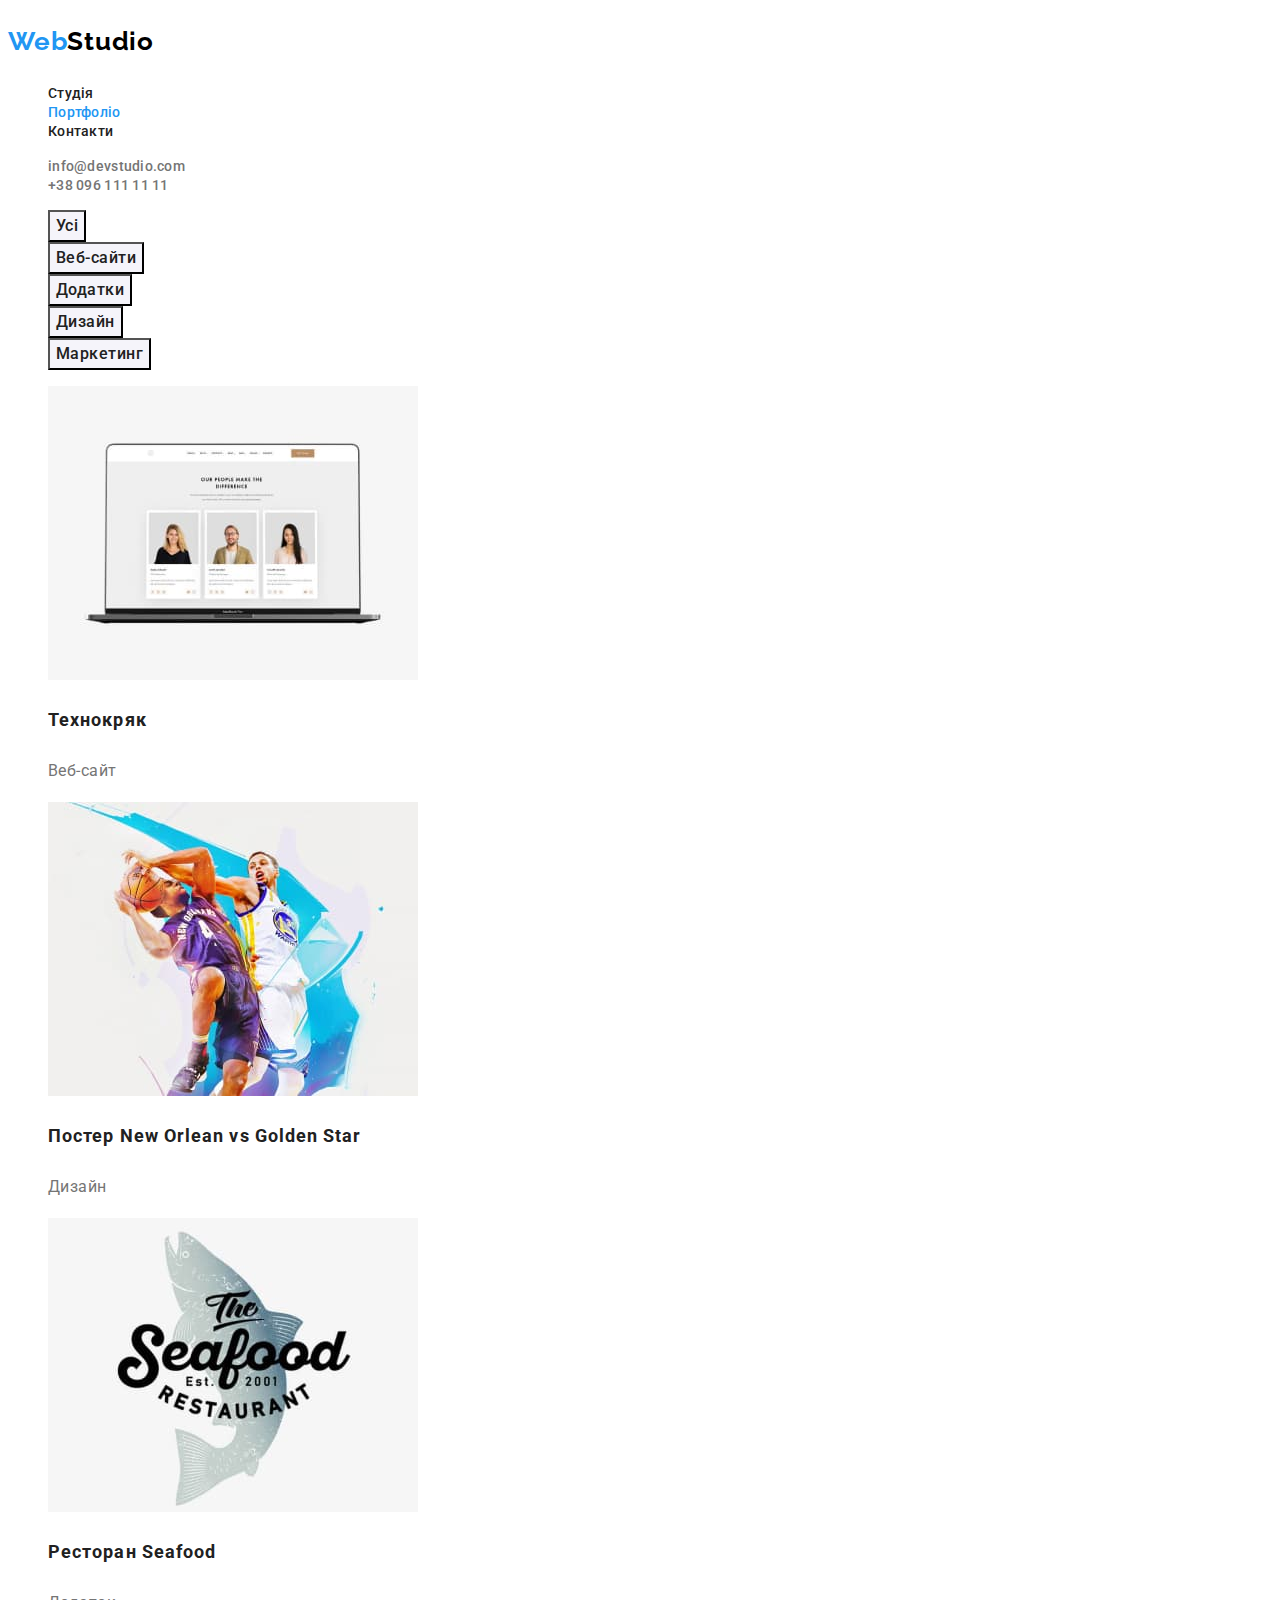
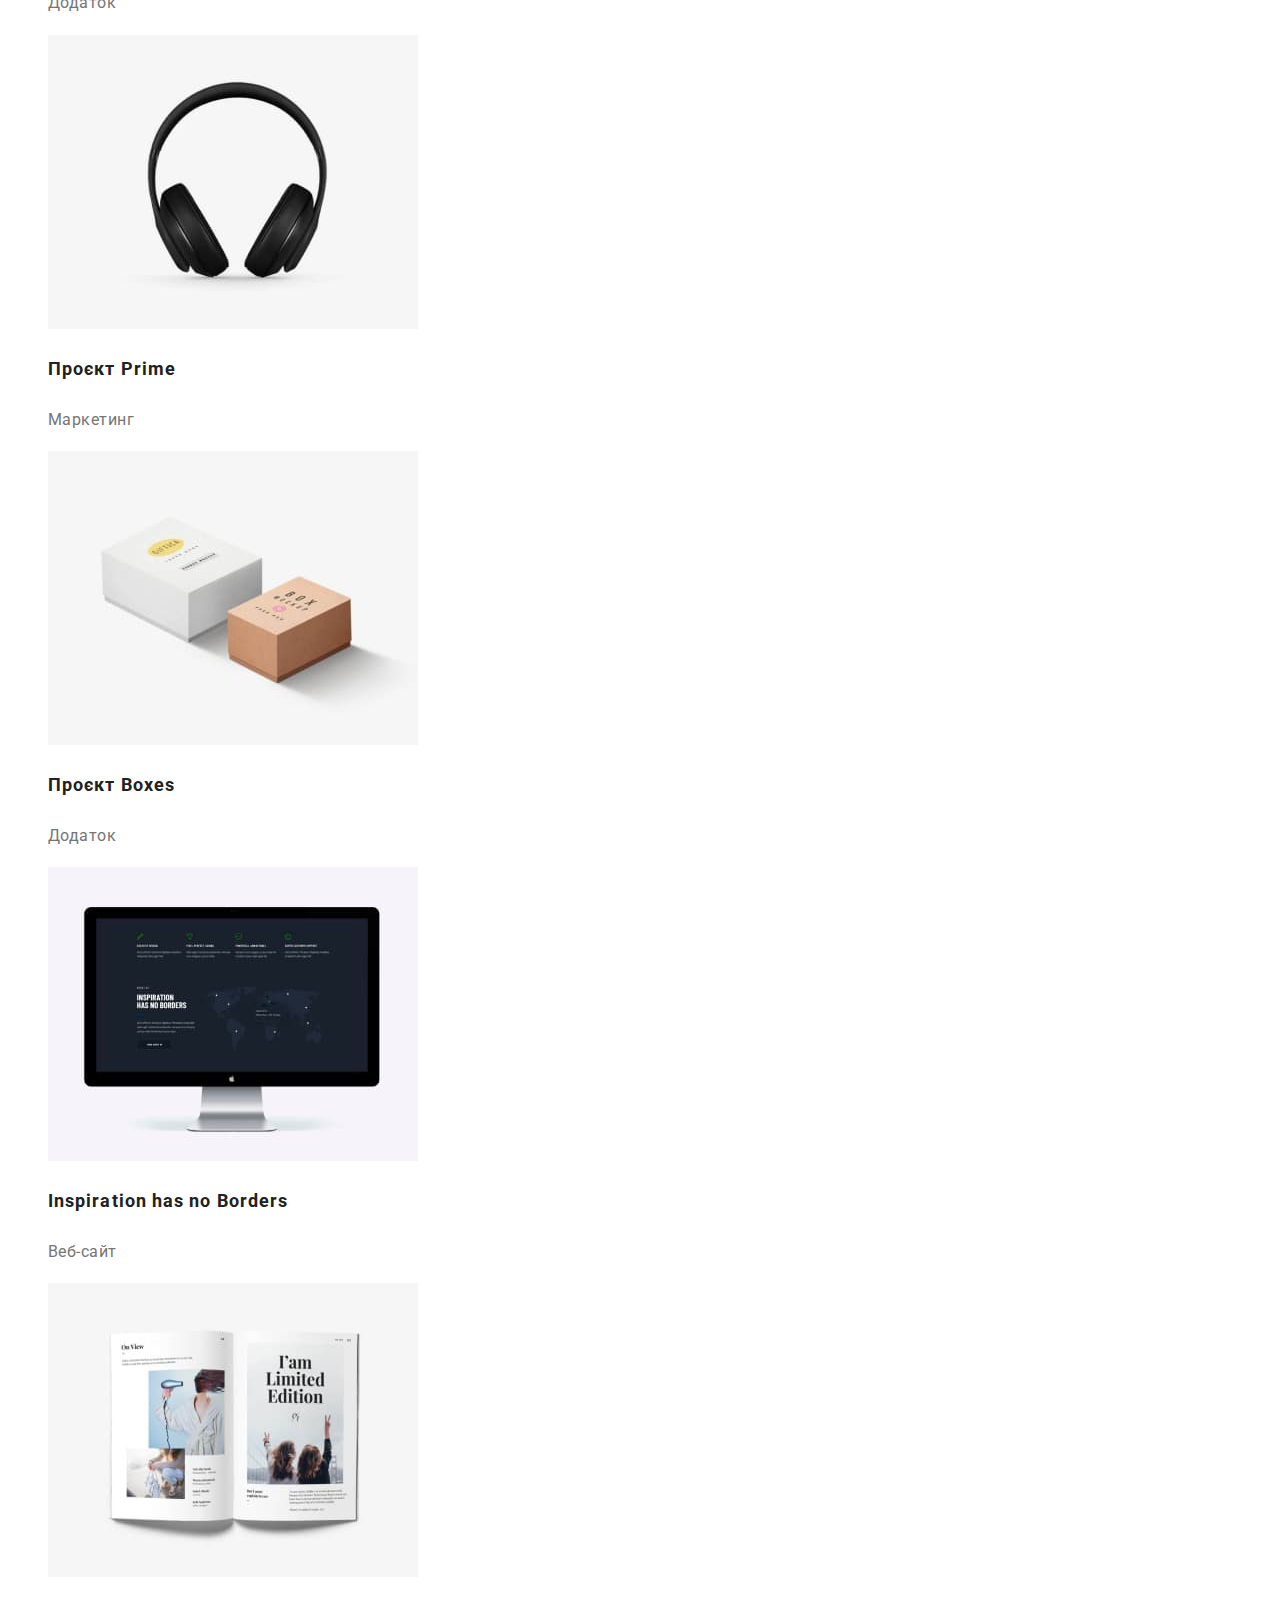
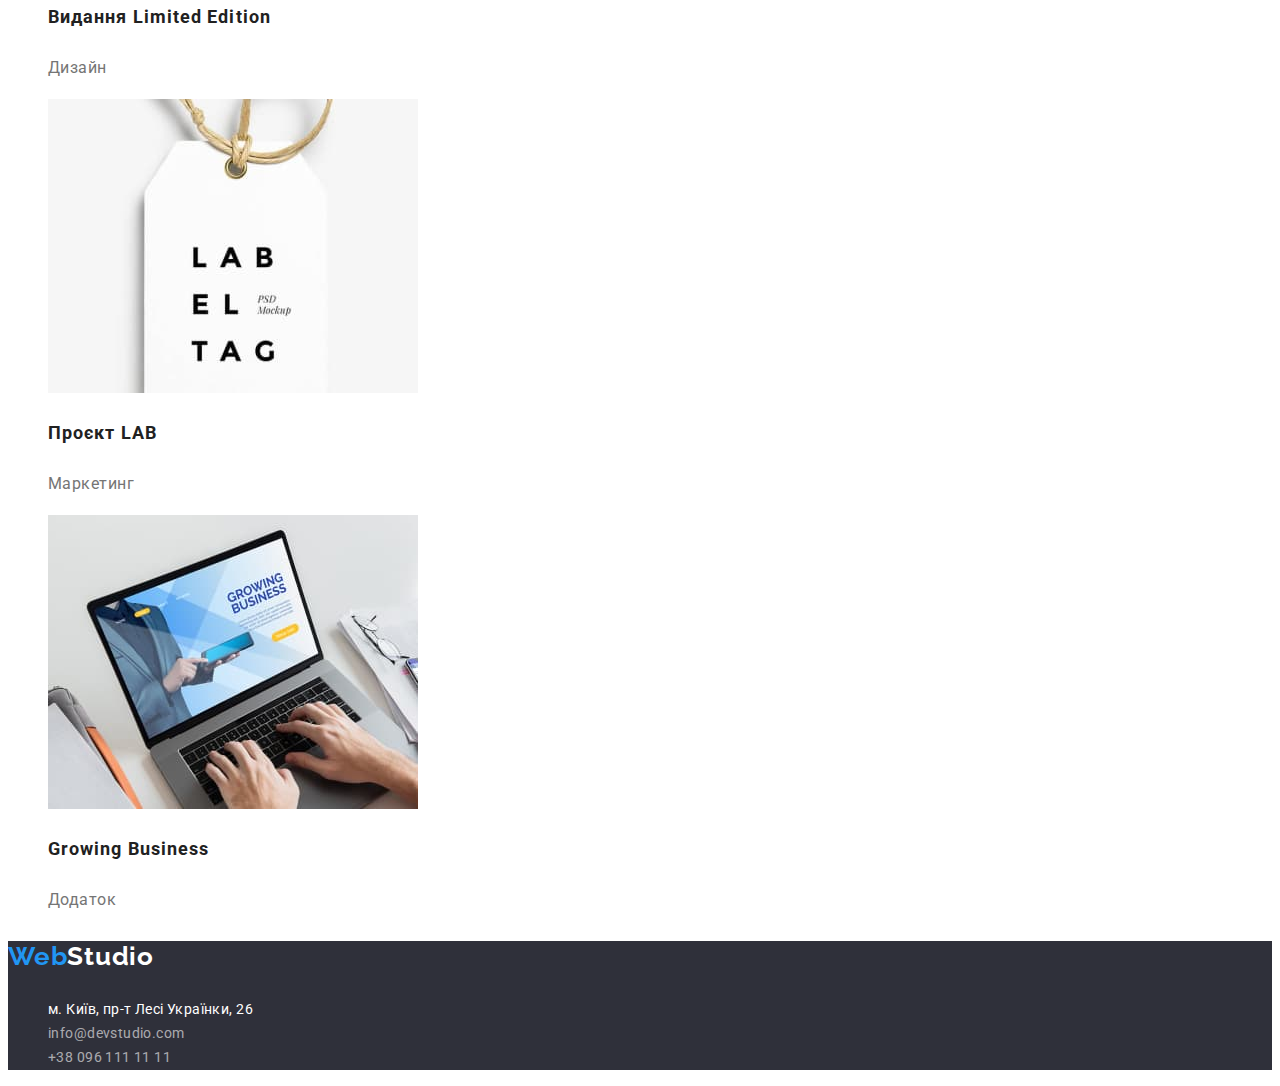
==== portfolio.html @ 31d6a475 "from HW2" ====
<!DOCTYPE html>
<html lang="uk">
<head>
    <meta charset='utf-8'>
    <meta http-equiv='X-UA-Compatible' content='IE=edge'>
    <title>portfolio</title>
    <meta name='viewport' content='width=device-width, initial-scale=1'>
    <link rel="preconnect" href="https://fonts.googleapis.com">
    <link rel="preconnect" href="https://fonts.gstatic.com" crossorigin>
    <link href="https://fonts.googleapis.com/css2?family=Raleway:wght@700&family=Roboto:wght@400;500;700;900&display=swap"
        rel="stylesheet">
    <link rel='stylesheet' type='text/css' media='screen' href='./css/styles.css'>
</head>
<body>
    <header>
        <a href="./" class="logo link">
            <p><span class="logo-span">Web</span>Studio</p>
        </a>
        <nav class="site-nav">
            <ul class="list">
                <li><a href="./" class="link">Студія</a></li>
                <li><a href="./portfolio.html" class="link current">Портфоліо</a></li>
                <li><a href="" class="link">Контакти</a></li>
            </ul>
        </nav>
        <ul class="list">
            <li><a href="mailto:info@devstudio.com" class="contact link">info@devstudio.com</a></li>
            <li><a href="tel:+380961111111" class="contact link">+38 096 111 11 11</a></li>
        </ul>
    </header>
    <main>
       <!-- Наші роботи з фільтром-->
        <section class="section">
            <ul class="list">
                <li>
                    <button type="button" class="button">Усі</button>
                </li>
                    <li>
                    <button type="button" class="button">Веб-сайти</button>
                    </li>
                <li>
                    <button type="button" class="button">Додатки</button>
                </li>
                <li>
                    <button type="button" class="button">Дизайн</button>
                </li>
                <li>
                    <button type="button" class="button">Маркетинг</button>
                </li>  
            </ul>
            <ul class="list">
                <li> 
                    <img src="./images/websitetechno.jpg" alt="веб-сторніка з фото" width="370">
                    <h3 class="list-title-portfolio">Технокряк</h3>
                    <p class="text-portfolio">Веб-сайт</p>
                </li>
                <li>
                    <img src="./images/poster.jpg" alt="баскетбольний постер" width="370">
                    <h3 class="list-title-portfolio">Постер New Orlean vs Golden Star</h3>
                    <p class="text-portfolio">Дизайн</p>
                </li>
                <li>
                    <img src="./images/appforrestaurent.jpg" alt="логотип рибного ресторану" width="370">
                    <h3 class="list-title-portfolio">Ресторан Seafood</h3>
                    <p class="text-portfolio">Додаток</p>
                </li>
                <li>
                    <img src="./images/projectprime.jpg" alt="Навушники повноразмірні" width="370">
                    <h3 class="list-title-portfolio">Проєкт Prime</h3>
                    <p class="text-portfolio">Маркетинг</p>
                </li>
                <li>
                    <img src="./images/appboxes.jpg" alt="Коробки з оформленням" width="370">
                    <h3 class="list-title-portfolio">Проєкт Boxes</h3>
                    <p class="text-portfolio">Додаток</p>
                </li>
                <li>
                    <img src="./images/websiteinspiration.jpg" alt="Монітор з картою світу" width="370">
                    <h3 class="list-title-portfolio">Inspiration has no Borders</h3>
                    <p class="text-portfolio">Веб-сайт</p>
                </li>
                <li>
                    <img src="./images/limitedbook.jpg" alt="Дизайн книги" width="370">
                    <h3 class="list-title-portfolio">Видання Limited Edition</h3>
                    <p class="text-portfolio">Дизайн</p>
                </li>
                <li>
                    <img src="./images/projectlab.jpg" alt="Картка з написом" width="370">
                    <h3 class="list-title-portfolio">Проєкт LAB</h3>
                    <p class="text-portfolio">Маркетинг</p>
                </li>
                <li>
                    <img src="./images/appforgrowing.jpg" alt="Приложение для бизнеса" width="370">
                    <h3 class="list-title-portfolio">Growing Business</h3>
                    <p class="text-portfolio">Додаток</p>
                </li>
            </ul>

        </section>
    </main>
    <footer class="footer">
        <a href="./" class="logo link">
            <p><span class="logo-span">Web</span>Studio</p>
        </a>
        <address>
            <ul class="list">
                <li>
                    <a href="https://goo.gl/maps/5GoLToWiokg9kuVe7" class="address link">м. Київ, пр-т Лесі Українки, 26</a>
                </li>
                <li>
                    <a href="mailto:info@devstudio.com" class="contact-footer link">info@devstudio.com</a>
                </li>
                <li>
                    <a href="tel:+380961111111" class="contact-footer link">+38 096 111 11 11</a>
                </li>
            </ul>
        </address>
    
    </footer>
    
</body>
</html>
---- css/styles.css ----
:root {
    --bg-color-white: #ffffff;
    --bg-color-primary: #f5f5f5;
    --bg-color-secondary: #f5f4fa;
    --bd-color-brand: #2f303a;
    --bg-color-cards: #eeeeee;
    --primary-text-color: #212121;
    --secondary-text-color: #757575;
    --color-text-white: #ffffff;
    --color-text-focus: #2196f3;
    --color-button-primary: #2196f3;
    --color-button-secondary: #f5f4fa;
    --color-contact: rgba(255,255,255,0.6);
    }
body {
        background-color: var(--bg-color-white);
        font-family: Roboto, sans-serif;         
    }
.link {
    text-decoration: none;
}
.list {
        list-style: none;
    }
    /* Logo  */
.logo {
    font-family: Raleway, sans-serif;
    font-weight: 700;
    font-size: 26px;
    line-height: 1.19;
    letter-spacing: 0.03em;
    color: #000;
}
.logo-span {
    color: var(--color-text-focus);
}
    /* site-nav */
.site-nav .link {
    color: var(--primary-text-color);
    font-weight: 500;
    font-size: 14px;
    line-height: 1.14;
    letter-spacing: 0.02em;
     }
.site-nav .link.current {
    color: var(--color-text-focus);
}

.site-nav .link:hover,
.site-nav .link:focus {
    color: var(--color-text-focus);   
            }
/* Contact */
.contact {
    color: var(--secondary-text-color);
    font-weight: 500;
    font-size: 14px;
    line-height: 1.14x;
    letter-spacing: 0.02em;
}
.contact:hover,
.contact:focus {
    color: var(--color-text-focus);
}
/* Hero */
.hero {
    color: var(--color-text-white);
    background-color: var(--bd-color-brand);
}
.hero-title {
    font-weight: 900;
    font-size: 44px;
    line-height: 1.36;
    text-align: center;
    letter-spacing: 0.06em;
    text-transform: uppercase;
}
.hero-button {
    color: var(--color-text-white);
    background-color: var(--color-button-primary);
    font-family: Roboto, sans-serif;
    font-weight: 700;
    font-size: 16px;
    line-height: 1.88;
    text-align: center;
    letter-spacing: 0.06em;
}
/* section */
.section-title{
    color: var(--primary-text-color);
    font-weight: 700;
    font-size: 36px;
    line-height: 1.17;
    text-align: center;
    letter-spacing: 0.03em;
}
.list-title {
    color: var(--primary-text-color);
    font-weight: 700;
    font-size: 14px;
    line-height: 1.14;
    letter-spacing: 0.03em;
    text-transform: uppercase;
}
.list-title-card {
    color: var(--primary-text-color);
    font-weight: 500;
    font-size: 16px;
    line-height: 1.19;
}
.list-title-portfolio {
    color: var(--primary-text-color);
    font-weight: 700;
    font-size: 18px;
    line-height: 2;
    letter-spacing: 0.06em;

    
}
.text {
    color: var(--secondary-text-color);
    font-size: 14px;
    line-height: 1.71;
    letter-spacing: 0.03em;
}
.text-card {
    color: var(--secondary-text-color);
    font-size: 16px;
    line-height: 1.19;    
    letter-spacing: 0.03em;
}
.text-portfolio {
    color: var(--secondary-text-color);
    font-size: 16px;
    line-height: 1.88;
    letter-spacing: 0.03em;   
}
/* button */
.button {
    color: var(--primary-text-color);
    background-color: var(--bg-color-secondary);
    font-family: Roboto, sans-serif;
    font-weight: 500;
    font-size: 16px;
    line-height: 1.63;
    text-align: center;
    letter-spacing: 0.03em;
}
.button:hover,
.button:focus {
    color: var(--color-text-white);
    background-color: var(--color-text-focus);
} 

/* Footer */
.footer {
    background-color: var(--bd-color-brand);
}
.footer .logo {
    color: var(--color-text-white);
}
.address {
    color: var(--color-text-white);
    font-style: normal;
    font-size: 14px;
    line-height: 1.71;
    letter-spacing: 0.03em;
}

.contact-footer {
    color: var(--color-contact);
    font-style: normal;
    font-size: 14px;
    line-height: 1.71;
    letter-spacing: 0.03em;
}
.address:hover,
.address:focus,
.contact-footer:hover,
.contact-footer:focus {
    color: var(--color-text-focus);
}
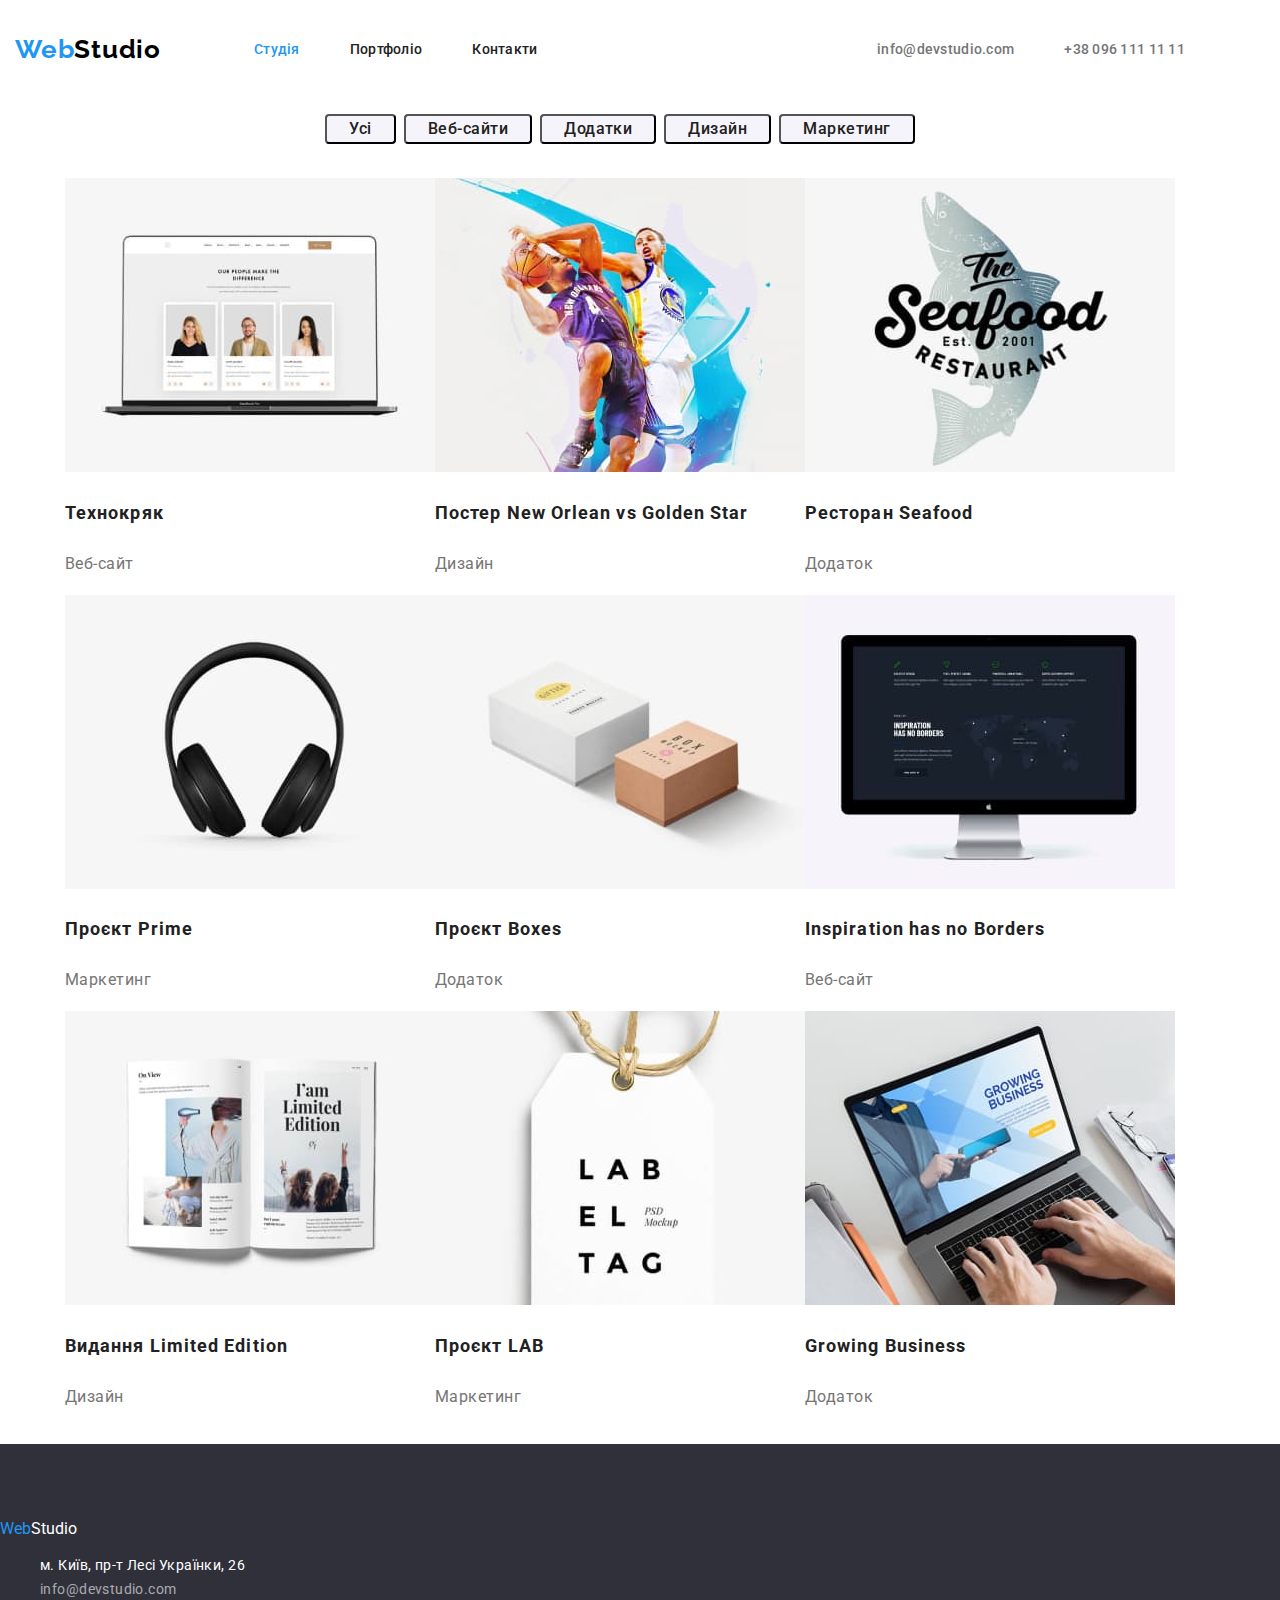
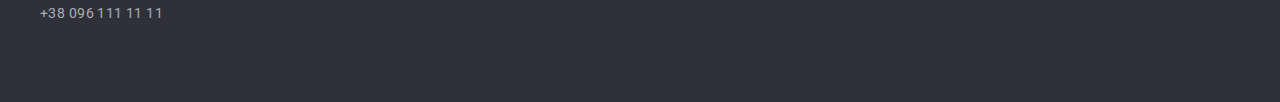
==== commit 0b51512f: "finish" ====
--- a/portfolio.html
+++ b/portfolio.html
@@ -9,29 +9,36 @@
     <link rel="preconnect" href="https://fonts.gstatic.com" crossorigin>
     <link href="https://fonts.googleapis.com/css2?family=Raleway:wght@700&family=Roboto:wght@400;500;700;900&display=swap"
         rel="stylesheet">
+        <link rel="stylesheet" href="https://cdnjs.cloudflare.com/ajax/libs/modern-normalize/1.1.0/modern-normalize.min.css">
     <link rel='stylesheet' type='text/css' media='screen' href='./css/styles.css'>
 </head>
 <body>
-    <header>
-        <a href="./" class="logo link">
-            <p><span class="logo-span">Web</span>Studio</p>
-        </a>
-        <nav class="site-nav">
-            <ul class="list">
-                <li><a href="./" class="link">Студія</a></li>
-                <li><a href="./portfolio.html" class="link current">Портфоліо</a></li>
-                <li><a href="" class="link">Контакти</a></li>
+<header>
+    <div class="container">
+        <div class="header-container">
+
+            <nav class="site-nav">
+                <a href="./" class="logo link">
+                    <p><span class="logo-span">Web</span>Studio</p>
+                </a>
+                <ul class="list container-nav">
+                    <li><a href="./" class="link current">Студія</a></li>
+                    <li><a href="./portfolio.html" class="link">Портфоліо</a></li>
+                    <li><a href="" class="link">Контакти</a></li>
+                </ul>
+            </nav>
+            <ul class="list container-nav">
+                <li><a href="mailto:info@devstudio.com" class="contact link">info@devstudio.com</a></li>
+                <li><a href="tel:+380961111111" class="contact link">+38 096 111 11 11</a></li>
             </ul>
-        </nav>
-        <ul class="list">
-            <li><a href="mailto:info@devstudio.com" class="contact link">info@devstudio.com</a></li>
-            <li><a href="tel:+380961111111" class="contact link">+38 096 111 11 11</a></li>
-        </ul>
-    </header>
+
+        </div>
+    </div>
+</header>
     <main>
        <!-- Наші роботи з фільтром-->
         <section class="section">
-            <ul class="list">
+            <ul class="list filter-container">
                 <li>
                     <button type="button" class="button">Усі</button>
                 </li>
@@ -48,7 +55,7 @@
                     <button type="button" class="button">Маркетинг</button>
                 </li>  
             </ul>
-            <ul class="list">
+            <ul class="list portfolio-container">
                 <li> 
                     <img src="./images/websitetechno.jpg" alt="веб-сторніка з фото" width="370">
                     <h3 class="list-title-portfolio">Технокряк</h3>
--- a/css/styles.css
+++ b/css/styles.css
@@ -22,19 +22,41 @@
 .list {
         list-style: none;
     }
+ 
+
+.header-container {
+    width: 1200px;
+    padding: 0 15px;
+    display: flex;
+    align-items: center;
+    justify-content: space-between;
+   
+}
     /* Logo  */
-.logo {
+.site-nav .logo.link {     
     font-family: Raleway, sans-serif;
     font-weight: 700;
     font-size: 26px;
     line-height: 1.19;
     letter-spacing: 0.03em;
     color: #000;
+    margin: 0px;
 }
 .logo-span {
     color: var(--color-text-focus);
 }
     /* site-nav */
+.container-nav {
+    display: flex;
+    justify-content: space-between;
+    gap: 50px;
+    padding: 24px 0;
+}  
+.site-nav {
+    display: flex;
+    align-items: center;
+    gap: 93px;  
+}  
 .site-nav .link {
     color: var(--primary-text-color);
     font-weight: 500;
@@ -66,6 +88,10 @@
 .hero {
     color: var(--color-text-white);
     background-color: var(--bd-color-brand);
+    margin: 0px;
+    padding: 200px 0px;
+    max-width: 1600px;
+
 }
 .hero-title {
     font-weight: 900;
@@ -74,8 +100,11 @@
     text-align: center;
     letter-spacing: 0.06em;
     text-transform: uppercase;
+    width: 696px;
+    margin: 0 auto 30px;
 }
 .hero-button {
+    display: flex;
     color: var(--color-text-white);
     background-color: var(--color-button-primary);
     font-family: Roboto, sans-serif;
@@ -84,8 +113,33 @@
     line-height: 1.88;
     text-align: center;
     letter-spacing: 0.06em;
+    width: 216px;
+    border-radius: 4px;
+    margin: 0 auto;
+    justify-content: center;
+
+
 }
 /* section */
+
+.section-title.display-none {
+display: none;
+}
+.benefits-container {
+    display: flex;
+    width: 1200px;
+    padding: 0 15px;    
+    justify-content: space-between;
+    gap: 30px
+
+}
+.whatwedo-container {
+    display: flex;
+    justify-content: space-between;
+    gap: 30px;
+    width: 1200px;
+    margin-bottom: 94px;
+}
 .section-title{
     color: var(--primary-text-color);
     font-weight: 700;
@@ -93,6 +147,8 @@
     line-height: 1.17;
     text-align: center;
     letter-spacing: 0.03em;
+    width: 1200px;
+    margin-bottom: 50px;
 }
 .list-title {
     color: var(--primary-text-color);
@@ -102,11 +158,19 @@
     letter-spacing: 0.03em;
     text-transform: uppercase;
 }
+.teams-container {
+    display: flex;
+    gap: 30px;
+    margin-bottom: 94px;
+
+}
+
 .list-title-card {
     color: var(--primary-text-color);
     font-weight: 500;
     font-size: 16px;
     line-height: 1.19;
+    text-align: center;
 }
 .list-title-portfolio {
     color: var(--primary-text-color);
@@ -128,6 +192,7 @@
     font-size: 16px;
     line-height: 1.19;    
     letter-spacing: 0.03em;
+    text-align: center;
 }
 .text-portfolio {
     color: var(--secondary-text-color);
@@ -135,7 +200,15 @@
     line-height: 1.88;
     letter-spacing: 0.03em;   
 }
+.filter-container {
+    display: flex;
+    width: 1200px;
+    gap: 8px;
+    justify-content: center;
+    margin-bottom: 34px;
+}
 /* button */
+
 .button {
     color: var(--primary-text-color);
     background-color: var(--bg-color-secondary);
@@ -145,19 +218,30 @@
     line-height: 1.63;
     text-align: center;
     letter-spacing: 0.03em;
+    border-radius: 4px;
+    padding: 0 22px;
 }
 .button:hover,
 .button:focus {
     color: var(--color-text-white);
     background-color: var(--color-text-focus);
 } 
-
+.portfolio-container {
+    display: flex;
+    width: 1200px;
+    gap: calc((100%-60px)/3);
+    justify-content: center;
+    flex-wrap: wrap;
+}
 /* Footer */
 .footer {
     background-color: var(--bd-color-brand);
+    max-width: 1600px;
+    padding: 60px 0;
 }
 .footer .logo {
     color: var(--color-text-white);
+   
 }
 .address {
     color: var(--color-text-white);
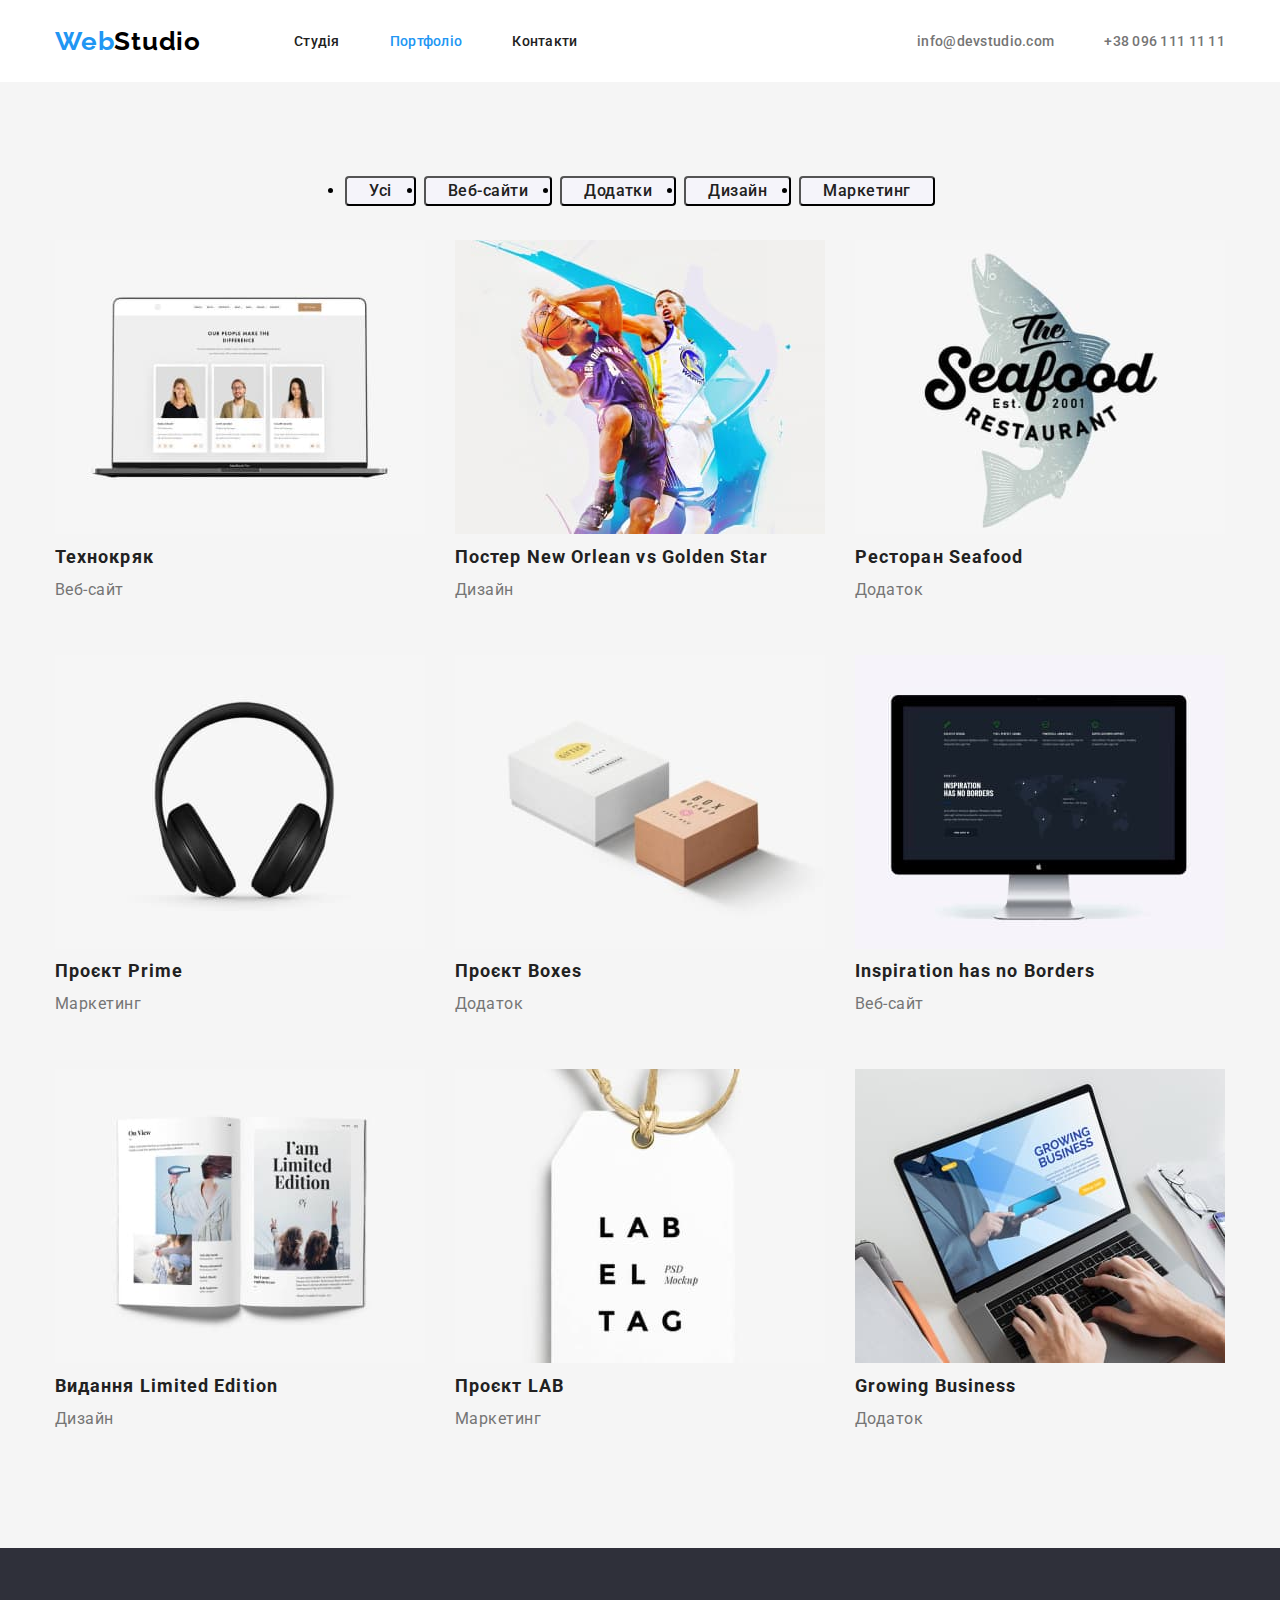
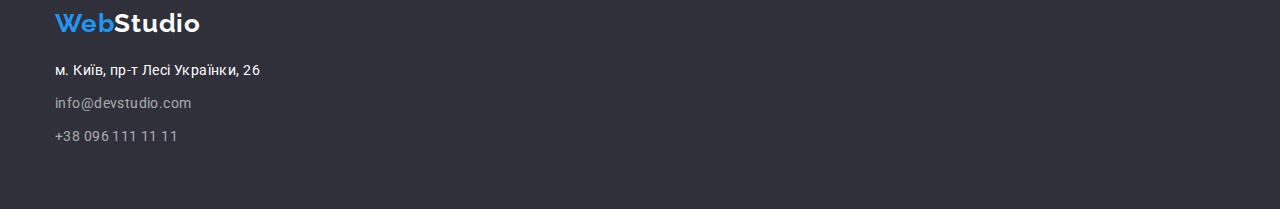
==== commit abc0ec97: "version 2" ====
--- a/portfolio.html
+++ b/portfolio.html
@@ -16,21 +16,28 @@
 <header>
     <div class="container">
         <div class="header-container">
-
             <nav class="site-nav">
                 <a href="./" class="logo link">
                     <p><span class="logo-span">Web</span>Studio</p>
                 </a>
-                <ul class="list container-nav">
-                    <li><a href="./" class="link current">Студія</a></li>
-                    <li><a href="./portfolio.html" class="link">Портфоліо</a></li>
-                    <li><a href="" class="link">Контакти</a></li>
+                <ul class="list">
+                    <div class="container-nav">
+                        <li><a href="./" class="link">Студія</a></li>
+                        <li><a href="./portfolio.html" class="link current">Портфоліо</a></li>
+                        <li><a href="" class="link">Контакти</a></li>
+                    </div>
                 </ul>
+
             </nav>
-            <ul class="list container-nav">
-                <li><a href="mailto:info@devstudio.com" class="contact link">info@devstudio.com</a></li>
-                <li><a href="tel:+380961111111" class="contact link">+38 096 111 11 11</a></li>
+
+            <ul class="list">
+                <div class="adress-container">
+                    <li><a href="mailto:info@devstudio.com" class="contact link">info@devstudio.com</a></li>
+                    <li><a href="tel:+380961111111" class="contact link">+38 096 111 11 11</a></li>
+                </div>
             </ul>
+
+
 
         </div>
     </div>
@@ -38,81 +45,94 @@
     <main>
        <!-- Наші роботи з фільтром-->
         <section class="section">
-            <ul class="list filter-container">
-                <li>
-                    <button type="button" class="button">Усі</button>
-                </li>
-                    <li>
-                    <button type="button" class="button">Веб-сайти</button>
-                    </li>
-                <li>
-                    <button type="button" class="button">Додатки</button>
-                </li>
-                <li>
-                    <button type="button" class="button">Дизайн</button>
-                </li>
-                <li>
-                    <button type="button" class="button">Маркетинг</button>
-                </li>  
-            </ul>
-            <ul class="list portfolio-container">
-                <li> 
-                    <img src="./images/websitetechno.jpg" alt="веб-сторніка з фото" width="370">
-                    <h3 class="list-title-portfolio">Технокряк</h3>
-                    <p class="text-portfolio">Веб-сайт</p>
-                </li>
-                <li>
-                    <img src="./images/poster.jpg" alt="баскетбольний постер" width="370">
-                    <h3 class="list-title-portfolio">Постер New Orlean vs Golden Star</h3>
-                    <p class="text-portfolio">Дизайн</p>
-                </li>
-                <li>
-                    <img src="./images/appforrestaurent.jpg" alt="логотип рибного ресторану" width="370">
-                    <h3 class="list-title-portfolio">Ресторан Seafood</h3>
-                    <p class="text-portfolio">Додаток</p>
-                </li>
-                <li>
-                    <img src="./images/projectprime.jpg" alt="Навушники повноразмірні" width="370">
-                    <h3 class="list-title-portfolio">Проєкт Prime</h3>
-                    <p class="text-portfolio">Маркетинг</p>
-                </li>
-                <li>
-                    <img src="./images/appboxes.jpg" alt="Коробки з оформленням" width="370">
-                    <h3 class="list-title-portfolio">Проєкт Boxes</h3>
-                    <p class="text-portfolio">Додаток</p>
-                </li>
-                <li>
-                    <img src="./images/websiteinspiration.jpg" alt="Монітор з картою світу" width="370">
-                    <h3 class="list-title-portfolio">Inspiration has no Borders</h3>
-                    <p class="text-portfolio">Веб-сайт</p>
-                </li>
-                <li>
-                    <img src="./images/limitedbook.jpg" alt="Дизайн книги" width="370">
-                    <h3 class="list-title-portfolio">Видання Limited Edition</h3>
-                    <p class="text-portfolio">Дизайн</p>
-                </li>
-                <li>
-                    <img src="./images/projectlab.jpg" alt="Картка з написом" width="370">
-                    <h3 class="list-title-portfolio">Проєкт LAB</h3>
-                    <p class="text-portfolio">Маркетинг</p>
-                </li>
-                <li>
-                    <img src="./images/appforgrowing.jpg" alt="Приложение для бизнеса" width="370">
-                    <h3 class="list-title-portfolio">Growing Business</h3>
-                    <p class="text-portfolio">Додаток</p>
-                </li>
-            </ul>
+            <div class="container ">
+                <ul class="list"></ul>
+                    <div class="filter-container">
+                    
+                        <li>
+                            <button type="button" class="button">Усі</button>
+                        </li>
+                        <li>
+                            <button type="button" class="button">Веб-сайти</button>
+                        </li>
+                        <li>
+                            <button type="button" class="button">Додатки</button>
+                        </li>
+                        <li>
+                            <button type="button" class="button">Дизайн</button>
+                        </li>
+                        <li>
+                            <button type="button" class="button">Маркетинг</button>
+                        </li>
+                </ul>
 
+                    </div>
+                
+                <ul class="list">
+                    <div class="portfolio-container">
+                        <li>
+                            <img src="./images/websitetechno.jpg" alt="веб-сторніка з фото" width="370">
+                            <h3 class="list-title-portfolio">Технокряк</h3>
+                            <p class="text-portfolio">Веб-сайт</p>
+                        </li>
+                        <li>
+                            <img src="./images/poster.jpg" alt="баскетбольний постер" width="370">
+                            <h3 class="list-title-portfolio">Постер New Orlean vs Golden Star</h3>
+                            <p class="text-portfolio">Дизайн</p>
+                        </li>
+                        <li>
+                            <img src="./images/appforrestaurent.jpg" alt="логотип рибного ресторану" width="370">
+                            <h3 class="list-title-portfolio">Ресторан Seafood</h3>
+                            <p class="text-portfolio">Додаток</p>
+                        </li>
+                        <li>
+                            <img src="./images/projectprime.jpg" alt="Навушники повноразмірні" width="370">
+                            <h3 class="list-title-portfolio">Проєкт Prime</h3>
+                            <p class="text-portfolio">Маркетинг</p>
+                        </li>
+                        <li>
+                            <img src="./images/appboxes.jpg" alt="Коробки з оформленням" width="370">
+                            <h3 class="list-title-portfolio">Проєкт Boxes</h3>
+                            <p class="text-portfolio">Додаток</p>
+                        </li>
+                        <li>
+                            <img src="./images/websiteinspiration.jpg" alt="Монітор з картою світу" width="370">
+                            <h3 class="list-title-portfolio">Inspiration has no Borders</h3>
+                            <p class="text-portfolio">Веб-сайт</p>
+                        </li>
+                        <li>
+                            <img src="./images/limitedbook.jpg" alt="Дизайн книги" width="370">
+                            <h3 class="list-title-portfolio">Видання Limited Edition</h3>
+                            <p class="text-portfolio">Дизайн</p>
+                        </li>
+                        <li>
+                            <img src="./images/projectlab.jpg" alt="Картка з написом" width="370">
+                            <h3 class="list-title-portfolio">Проєкт LAB</h3>
+                            <p class="text-portfolio">Маркетинг</p>
+                        </li>
+                        <li>
+                            <img src="./images/appforgrowing.jpg" alt="Приложение для бизнеса" width="370">
+                            <h3 class="list-title-portfolio">Growing Business</h3>
+                            <p class="text-portfolio">Додаток</p>
+                        </li>
+
+                    </div>
+                   
+                </ul>
+            </div>
+            
         </section>
     </main>
-    <footer class="footer">
-        <a href="./" class="logo link">
-            <p><span class="logo-span">Web</span>Studio</p>
+<footer class="footer">
+    <div class="container">
+        <a href="./" class="logo-footer link">
+            <p><span class="logo-footer-span">Web</span>Studio</p>
         </a>
         <address>
             <ul class="list">
                 <li>
-                    <a href="https://goo.gl/maps/5GoLToWiokg9kuVe7" class="address link">м. Київ, пр-т Лесі Українки, 26</a>
+                    <a href="https://goo.gl/maps/5GoLToWiokg9kuVe7" class="address link">м. Київ, пр-т Лесі Українки,
+                        26</a>
                 </li>
                 <li>
                     <a href="mailto:info@devstudio.com" class="contact-footer link">info@devstudio.com</a>
@@ -122,8 +142,9 @@
                 </li>
             </ul>
         </address>
-    
-    </footer>
+    </div>
+
+</footer>
     
 </body>
 </html>--- a/css/styles.css
+++ b/css/styles.css
@@ -16,17 +16,41 @@
         background-color: var(--bg-color-white);
         font-family: Roboto, sans-serif;         
     }
+
+h1,
+h2,
+h3,
+h4,
+h5,
+h6,
+p {
+  margin: 0;
+}
+
+.section {
+    padding: 94px 0;
+    background-color: var(--bg-color-primary);
+}
+.container {
+    width: 100% ;
+    max-width: 1200px;
+    margin: 0 auto;
+    padding: 0 15px;
+    
+}
+
 .link {
     text-decoration: none;
 }
 .list {
         list-style: none;
+        margin: 0;
+        padding: 0;
+
     }
  
-
+/* Header */
 .header-container {
-    width: 1200px;
-    padding: 0 15px;
     display: flex;
     align-items: center;
     justify-content: space-between;
@@ -50,8 +74,14 @@
     display: flex;
     justify-content: space-between;
     gap: 50px;
-    padding: 24px 0;
+    }
+.adress-container {
+    display: flex;
+    justify-content: space-between;
+    gap: 50px;
+    padding: 32px 0;
 }  
+
 .site-nav {
     display: flex;
     align-items: center;
@@ -72,7 +102,7 @@
 .site-nav .link:focus {
     color: var(--color-text-focus);   
             }
-/* Contact */
+    /* Contact */
 .contact {
     color: var(--secondary-text-color);
     font-weight: 500;
@@ -84,14 +114,13 @@
 .contact:focus {
     color: var(--color-text-focus);
 }
+
 /* Hero */
 .hero {
     color: var(--color-text-white);
     background-color: var(--bd-color-brand);
     margin: 0px;
     padding: 200px 0px;
-    max-width: 1600px;
-
 }
 .hero-title {
     font-weight: 900;
@@ -125,19 +154,19 @@
 .section-title.display-none {
 display: none;
 }
+/* Наші переваги контейнер */
 .benefits-container {
     display: flex;
-    width: 1200px;
     padding: 0 15px;    
     justify-content: space-between;
     gap: 30px
 
 }
+/* Чим ми займаємось  */
 .whatwedo-container {
     display: flex;
     justify-content: space-between;
     gap: 30px;
-    width: 1200px;
     margin-bottom: 94px;
 }
 .section-title{
@@ -147,7 +176,6 @@
     line-height: 1.17;
     text-align: center;
     letter-spacing: 0.03em;
-    width: 1200px;
     margin-bottom: 50px;
 }
 .list-title {
@@ -157,12 +185,21 @@
     line-height: 1.14;
     letter-spacing: 0.03em;
     text-transform: uppercase;
+    width: 270px;
+}
+/* Наша команда */
+.section.teams {
+    padding: 0;
+}
+.container.teams {
+background-color: var(--bg-color-secondary);
+padding: 94px 15px;
 }
 .teams-container {
     display: flex;
     gap: 30px;
-    margin-bottom: 94px;
-
+    background-color: var (var(--bg-color-white));
+    border-radius: 0px 0px 4px 4px;
 }
 
 .list-title-card {
@@ -171,6 +208,7 @@
     font-size: 16px;
     line-height: 1.19;
     text-align: center;
+    margin: 30px 0 10px;
 }
 .list-title-portfolio {
     color: var(--primary-text-color);
@@ -189,20 +227,23 @@
 }
 .text-card {
     color: var(--secondary-text-color);
+    font-weight: 400;
     font-size: 16px;
     line-height: 1.19;    
     letter-spacing: 0.03em;
     text-align: center;
+    margin-bottom: 30px;
 }
 .text-portfolio {
+    display: inline-block;
     color: var(--secondary-text-color);
     font-size: 16px;
     line-height: 1.88;
-    letter-spacing: 0.03em;   
+    letter-spacing: 0.03em; 
+    padding-bottom: 20px;  
 }
 .filter-container {
     display: flex;
-    width: 1200px;
     gap: 8px;
     justify-content: center;
     margin-bottom: 34px;
@@ -228,21 +269,33 @@
 } 
 .portfolio-container {
     display: flex;
-    width: 1200px;
-    gap: calc((100%-60px)/3);
-    justify-content: center;
+    gap: 30px;
     flex-wrap: wrap;
+     
 }
 /* Footer */
 .footer {
     background-color: var(--bd-color-brand);
-    max-width: 1600px;
-    padding: 60px 0;
-}
-.footer .logo {
-    color: var(--color-text-white);
    
 }
+.footer .container {
+    padding: 60px 15px;
+}
+.logo-footer {    
+    display: inline-block;
+    font-family: Raleway, sans-serif;
+    font-weight: 700;
+    font-size: 26px;
+    line-height: 1.19;
+    letter-spacing: 0.03em;
+    color: var(--color-text-white);
+    padding-bottom: 20px;
+ 
+    }
+.logo-footer-span {
+    color: var(--color-text-focus);
+}
+
 .address {
     color: var(--color-text-white);
     font-style: normal;
@@ -252,12 +305,17 @@
 }
 
 .contact-footer {
+    display: inline-block;
     color: var(--color-contact);
     font-style: normal;
     font-size: 14px;
     line-height: 1.71;
     letter-spacing: 0.03em;
-}
+    padding-top: 9px;
+
+}
+.logo-footer:hover,
+.logo-footer:focus,
 .address:hover,
 .address:focus,
 .contact-footer:hover,
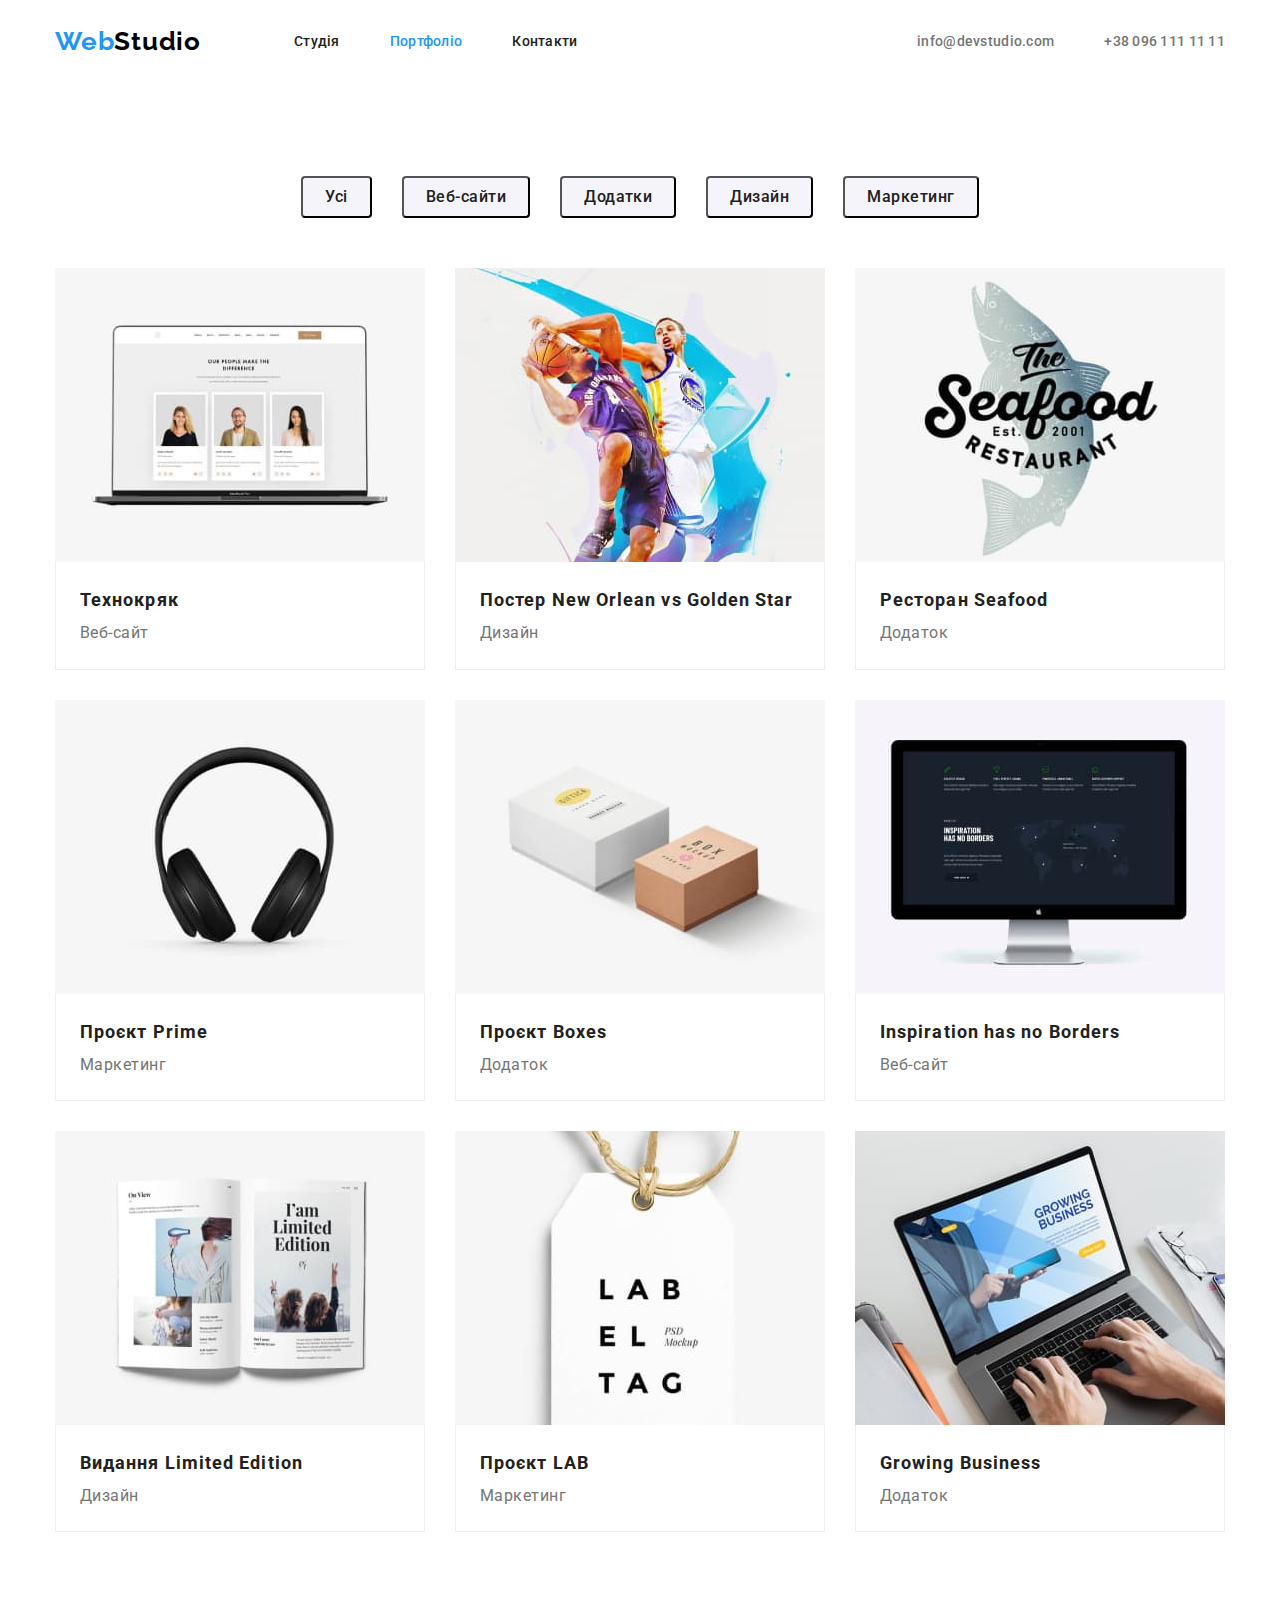
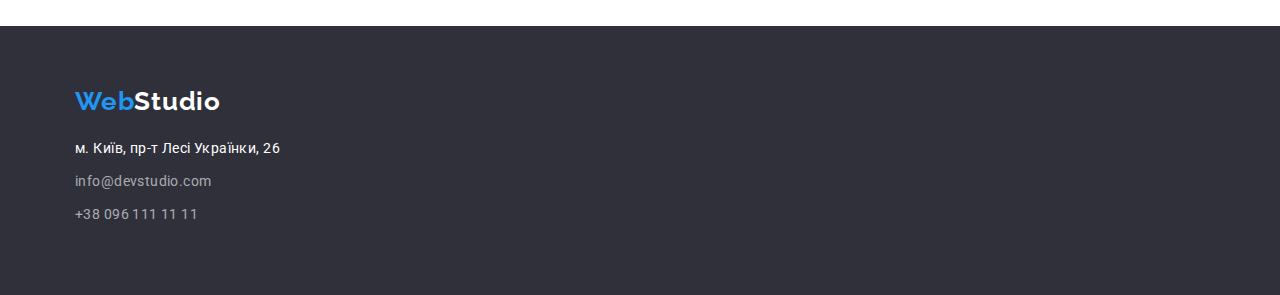
==== commit 206d90e1: "Finish2" ====
--- a/portfolio.html
+++ b/portfolio.html
@@ -3,7 +3,7 @@
 <head>
     <meta charset='utf-8'>
     <meta http-equiv='X-UA-Compatible' content='IE=edge'>
-    <title>portfolio</title>
+    <title>Portfolio</title>
     <meta name='viewport' content='width=device-width, initial-scale=1'>
     <link rel="preconnect" href="https://fonts.googleapis.com">
     <link rel="preconnect" href="https://fonts.gstatic.com" crossorigin>
@@ -13,40 +13,37 @@
     <link rel='stylesheet' type='text/css' media='screen' href='./css/styles.css'>
 </head>
 <body>
-<header>
-    <div class="container">
-        <div class="header-container">
-            <nav class="site-nav">
-                <a href="./" class="logo link">
-                    <p><span class="logo-span">Web</span>Studio</p>
-                </a>
+    <header class="header">
+        <div class="container">
+            <div class="header-container">
+                <nav class="site-nav">
+                    <a href="./" class="logo link">
+                        <p><span class="logo-span">Web</span>Studio</p>
+                    </a>
+                    <ul class="list">
+                        <div class="container-nav">
+                            <li><a href="./" class="link">Студія</a></li>
+                            <li><a href="./portfolio.html" class="link current">Портфоліо</a></li>
+                            <li><a href="" class="link">Контакти</a></li>
+                        </div>
+                    </ul>
+
+                </nav>
+
                 <ul class="list">
-                    <div class="container-nav">
-                        <li><a href="./" class="link">Студія</a></li>
-                        <li><a href="./portfolio.html" class="link current">Портфоліо</a></li>
-                        <li><a href="" class="link">Контакти</a></li>
+                    <div class="adress-container">
+                        <li><a href="mailto:info@devstudio.com" class="contact link">info@devstudio.com</a></li>
+                        <li><a href="tel:+380961111111" class="contact link">+38 096 111 11 11</a></li>
                     </div>
                 </ul>
-
-            </nav>
-
-            <ul class="list">
-                <div class="adress-container">
-                    <li><a href="mailto:info@devstudio.com" class="contact link">info@devstudio.com</a></li>
-                    <li><a href="tel:+380961111111" class="contact link">+38 096 111 11 11</a></li>
-                </div>
-            </ul>
-
-
-
+            </div>
         </div>
-    </div>
-</header>
+    </header>
     <main>
        <!-- Наші роботи з фільтром-->
         <section class="section">
             <div class="container ">
-                <ul class="list"></ul>
+                <ul class="list">
                     <div class="filter-container">
                     
                         <li>
@@ -64,56 +61,72 @@
                         <li>
                             <button type="button" class="button">Маркетинг</button>
                         </li>
-                </ul>
-
                     </div>
-                
+                </ul>       
                 <ul class="list">
                     <div class="portfolio-container">
                         <li>
-                            <img src="./images/websitetechno.jpg" alt="веб-сторніка з фото" width="370">
-                            <h3 class="list-title-portfolio">Технокряк</h3>
-                            <p class="text-portfolio">Веб-сайт</p>
+                            <img src="./images/websitetechno.jpg" alt="веб-сторніка з фото" width="370" class="image">
+                            <div class="portfolio-title">
+                                <h3 class="list-title-portfolio">Технокряк</h3>
+                                <p class="text-portfolio">Веб-сайт</p>
+                            </div>
                         </li>
                         <li>
-                            <img src="./images/poster.jpg" alt="баскетбольний постер" width="370">
-                            <h3 class="list-title-portfolio">Постер New Orlean vs Golden Star</h3>
-                            <p class="text-portfolio">Дизайн</p>
+                            <img src="./images/poster.jpg" alt="баскетбольний постер" width="370" class="image">
+                            <div class="portfolio-title">
+                                <h3 class="list-title-portfolio">Постер New Orlean vs Golden Star</h3>
+                                <p class="text-portfolio">Дизайн</p>
+                            </div>
                         </li>
                         <li>
-                            <img src="./images/appforrestaurent.jpg" alt="логотип рибного ресторану" width="370">
-                            <h3 class="list-title-portfolio">Ресторан Seafood</h3>
-                            <p class="text-portfolio">Додаток</p>
+                            <img src="./images/appforrestaurent.jpg" alt="логотип рибного ресторану" width="370" class="image">
+                            <div class="portfolio-title">
+                                <h3 class="list-title-portfolio">Ресторан Seafood</h3>
+                                <p class="text-portfolio">Додаток</p>
+                            </div>
                         </li>
                         <li>
-                            <img src="./images/projectprime.jpg" alt="Навушники повноразмірні" width="370">
-                            <h3 class="list-title-portfolio">Проєкт Prime</h3>
-                            <p class="text-portfolio">Маркетинг</p>
+                            <img src="./images/projectprime.jpg" alt="Навушники повноразмірні" width="370" class="image">
+                            <div class="portfolio-title">
+                                <h3 class="list-title-portfolio">Проєкт Prime</h3>
+                                <p class="text-portfolio">Маркетинг</p>
+                            </div>
                         </li>
                         <li>
-                            <img src="./images/appboxes.jpg" alt="Коробки з оформленням" width="370">
-                            <h3 class="list-title-portfolio">Проєкт Boxes</h3>
-                            <p class="text-portfolio">Додаток</p>
+                            <img src="./images/appboxes.jpg" alt="Коробки з оформленням" width="370" class="image">
+                            <div class="portfolio-title">
+                                <h3 class="list-title-portfolio">Проєкт Boxes</h3>
+                                <p class="text-portfolio">Додаток</p>
+                            </div>
                         </li>
                         <li>
-                            <img src="./images/websiteinspiration.jpg" alt="Монітор з картою світу" width="370">
-                            <h3 class="list-title-portfolio">Inspiration has no Borders</h3>
-                            <p class="text-portfolio">Веб-сайт</p>
+                            <img src="./images/websiteinspiration.jpg" alt="Монітор з картою світу" width="370" class="image">
+                            <div class="portfolio-title">
+                                <h3 class="list-title-portfolio">Inspiration has no Borders</h3>
+                                <p class="text-portfolio">Веб-сайт</p>
+                            </div>
                         </li>
                         <li>
-                            <img src="./images/limitedbook.jpg" alt="Дизайн книги" width="370">
-                            <h3 class="list-title-portfolio">Видання Limited Edition</h3>
-                            <p class="text-portfolio">Дизайн</p>
+                            <img src="./images/limitedbook.jpg" alt="Дизайн книги" width="370" class="image">
+                            <div class="portfolio-title">
+                                <h3 class="list-title-portfolio">Видання Limited Edition</h3>
+                                <p class="text-portfolio">Дизайн</p>
+                            </div>
                         </li>
                         <li>
-                            <img src="./images/projectlab.jpg" alt="Картка з написом" width="370">
-                            <h3 class="list-title-portfolio">Проєкт LAB</h3>
-                            <p class="text-portfolio">Маркетинг</p>
+                            <img src="./images/projectlab.jpg" alt="Картка з написом" width="370" class="image">
+                            <div class="portfolio-title">
+                                <h3 class="list-title-portfolio">Проєкт LAB</h3>
+                                <p class="text-portfolio">Маркетинг</p>
+                            </div>
                         </li>
                         <li>
-                            <img src="./images/appforgrowing.jpg" alt="Приложение для бизнеса" width="370">
-                            <h3 class="list-title-portfolio">Growing Business</h3>
-                            <p class="text-portfolio">Додаток</p>
+                            <img src="./images/appforgrowing.jpg" alt="Приложение для бизнеса" width="370" class="image">
+                            <div class="portfolio-title">
+                                <h3 class="list-title-portfolio">Growing Business</h3>
+                                <p class="text-portfolio">Додаток</p>
+                            </div>
                         </li>
 
                     </div>
@@ -123,28 +136,28 @@
             
         </section>
     </main>
-<footer class="footer">
-    <div class="container">
-        <a href="./" class="logo-footer link">
-            <p><span class="logo-footer-span">Web</span>Studio</p>
-        </a>
-        <address>
-            <ul class="list">
-                <li>
-                    <a href="https://goo.gl/maps/5GoLToWiokg9kuVe7" class="address link">м. Київ, пр-т Лесі Українки,
-                        26</a>
-                </li>
-                <li>
-                    <a href="mailto:info@devstudio.com" class="contact-footer link">info@devstudio.com</a>
-                </li>
-                <li>
-                    <a href="tel:+380961111111" class="contact-footer link">+38 096 111 11 11</a>
-                </li>
-            </ul>
-        </address>
-    </div>
-
-</footer>
+    <footer class="footer">
+        <div class="container">
+            <a href="./" class="logo-footer link">
+                <p><span class="logo-footer-span">Web</span>Studio</p>
+            </a>
+            <address>
+                <ul class="list">
+                    <li class="footer-list">
+                        <a href="https://goo.gl/maps/5GoLToWiokg9kuVe7" class="address link">м. Київ, пр-т Лесі Українки,
+                            26</a>
+                    </li>
+                    <li class="footer-list">
+                        <a href="mailto:info@devstudio.com" class="contact-footer link">info@devstudio.com</a>
+                    </li>
+                    <li class="footer-list">
+                        <a href="tel:+380961111111" class="contact-footer link">+38 096 111 11 11</a>
+                    </li>
+                </ul>
+            </address>
+        </div>
+    
+    </footer>
     
 </body>
 </html>--- a/css/styles.css
+++ b/css/styles.css
@@ -28,35 +28,38 @@
 }
 
 .section {
-    padding: 94px 0;
-    background-color: var(--bg-color-primary);
-}
+    padding: 94px 0;    
+}
+
 .container {
-    width: 100% ;
+    width: 100%;
     max-width: 1200px;
     margin: 0 auto;
     padding: 0 15px;
-    
 }
 
 .link {
     text-decoration: none;
 }
+
 .list {
-        list-style: none;
-        margin: 0;
-        padding: 0;
-
-    }
- 
+    list-style: none;
+    margin: 0;
+    padding: 0;
+
+}
 /* Header */
+.header{
+    /* padding: 94px 0; */
+    background-color: var(--bg-color-white);
+}
 .header-container {
     display: flex;
     align-items: center;
     justify-content: space-between;
    
 }
-    /* Logo  */
+    /* Logo  header */
 .site-nav .logo.link {     
     font-family: Raleway, sans-serif;
     font-weight: 700;
@@ -75,6 +78,7 @@
     justify-content: space-between;
     gap: 50px;
     }
+    
 .adress-container {
     display: flex;
     justify-content: space-between;
@@ -129,7 +133,7 @@
     text-align: center;
     letter-spacing: 0.06em;
     text-transform: uppercase;
-    width: 696px;
+    max-width: 696px;
     margin: 0 auto 30px;
 }
 .hero-button {
@@ -143,8 +147,11 @@
     text-align: center;
     letter-spacing: 0.06em;
     width: 216px;
+    height: 50px;
     border-radius: 4px;
     margin: 0 auto;
+    align-items: center;
+    border: 0px;
     justify-content: center;
 
 
@@ -156,18 +163,35 @@
 }
 /* Наші переваги контейнер */
 .benefits-container {
-    display: flex;
-    padding: 0 15px;    
-    justify-content: space-between;
-    gap: 30px
-
+    display: flex;   
+    justify-content: space-between;
+    gap: 30px;
+}
+
+.list-title {
+    color: var(--primary-text-color);
+    font-weight: 700;
+    font-size: 14px;
+    line-height: 1.14;
+    letter-spacing: 0.03em;
+    text-transform: uppercase;
+    width: 270px;
+    padding-bottom: 10px;
+}
+.text {
+    color: var(--secondary-text-color);
+    font-size: 14px;
+    line-height: 1.71;
+    letter-spacing: 0.03em;
 }
 /* Чим ми займаємось  */
+.section.middle {
+padding: 0 0 94px;
+}
 .whatwedo-container {
     display: flex;
     justify-content: space-between;
     gap: 30px;
-    margin-bottom: 94px;
 }
 .section-title{
     color: var(--primary-text-color);
@@ -178,110 +202,47 @@
     letter-spacing: 0.03em;
     margin-bottom: 50px;
 }
-.list-title {
-    color: var(--primary-text-color);
-    font-weight: 700;
-    font-size: 14px;
-    line-height: 1.14;
-    letter-spacing: 0.03em;
-    text-transform: uppercase;
-    width: 270px;
-}
+
 /* Наша команда */
 .section.teams {
-    padding: 0;
-}
-.container.teams {
-background-color: var(--bg-color-secondary);
-padding: 94px 15px;
-}
+    background-color: var(--bg-color-secondary);
+}
+
 .teams-container {
     display: flex;
     gap: 30px;
     background-color: var (var(--bg-color-white));
     border-radius: 0px 0px 4px 4px;
 }
-
+.teams-title {
+    padding: 30px 0;
+}
 .list-title-card {
     color: var(--primary-text-color);
     font-weight: 500;
     font-size: 16px;
     line-height: 1.19;
     text-align: center;
-    margin: 30px 0 10px;
-}
-.list-title-portfolio {
-    color: var(--primary-text-color);
-    font-weight: 700;
-    font-size: 18px;
-    line-height: 2;
-    letter-spacing: 0.06em;
-
-    
-}
-.text {
-    color: var(--secondary-text-color);
-    font-size: 14px;
-    line-height: 1.71;
-    letter-spacing: 0.03em;
-}
+    margin-bottom: 10px;
+}
+
 .text-card {
     color: var(--secondary-text-color);
     font-weight: 400;
     font-size: 16px;
-    line-height: 1.19;    
-    letter-spacing: 0.03em;
-    text-align: center;
-    margin-bottom: 30px;
-}
-.text-portfolio {
-    display: inline-block;
-    color: var(--secondary-text-color);
-    font-size: 16px;
-    line-height: 1.88;
-    letter-spacing: 0.03em; 
-    padding-bottom: 20px;  
-}
-.filter-container {
-    display: flex;
-    gap: 8px;
-    justify-content: center;
-    margin-bottom: 34px;
-}
-/* button */
-
-.button {
-    color: var(--primary-text-color);
-    background-color: var(--bg-color-secondary);
-    font-family: Roboto, sans-serif;
-    font-weight: 500;
-    font-size: 16px;
-    line-height: 1.63;
-    text-align: center;
-    letter-spacing: 0.03em;
-    border-radius: 4px;
-    padding: 0 22px;
-}
-.button:hover,
-.button:focus {
-    color: var(--color-text-white);
-    background-color: var(--color-text-focus);
-} 
-.portfolio-container {
-    display: flex;
-    gap: 30px;
-    flex-wrap: wrap;
-     
+    line-height: 1.19;
+    letter-spacing: 0.03em;
+    text-align: center;
+
 }
 /* Footer */
 .footer {
     background-color: var(--bd-color-brand);
-   
-}
-.footer .container {
-    padding: 60px 15px;
-}
-.logo-footer {    
+}
+.footer {
+    padding: 60px;
+}
+.logo-footer {
     display: inline-block;
     font-family: Raleway, sans-serif;
     font-weight: 700;
@@ -290,12 +251,13 @@
     letter-spacing: 0.03em;
     color: var(--color-text-white);
     padding-bottom: 20px;
- 
-    }
+}
 .logo-footer-span {
     color: var(--color-text-focus);
 }
-
+.footer-list {
+margin-bottom: 9px;
+}
 .address {
     color: var(--color-text-white);
     font-style: normal;
@@ -311,9 +273,10 @@
     font-size: 14px;
     line-height: 1.71;
     letter-spacing: 0.03em;
-    padding-top: 9px;
-
-}
+    
+
+}
+
 .logo-footer:hover,
 .logo-footer:focus,
 .address:hover,
@@ -321,4 +284,63 @@
 .contact-footer:hover,
 .contact-footer:focus {
     color: var(--color-text-focus);
-}+}
+
+/* Portfolio section */
+.filter-container {
+    display: flex;
+    gap: 30px;
+    justify-content: center;
+    margin-bottom: 50px;
+}
+
+
+    /* button */
+
+.button {
+    color: var(--primary-text-color);
+    background-color: var(--bg-color-secondary);
+    font-family: Roboto, sans-serif;
+    font-weight: 500;
+    font-size: 16px;
+    line-height: 1.63;
+    text-align: center;   
+    letter-spacing: 0.03em;
+    border-radius: 4px;
+    padding: 6px 22px;
+}
+.button:hover,
+.button:focus {
+    color: var(--color-text-white);
+    background-color: var(--color-text-focus);
+} 
+
+.portfolio-container {
+    display: flex;
+    gap: 30px;
+    flex-wrap: wrap;
+     
+}
+.image {
+    display: block;
+}
+.portfolio-title {
+padding: 20px 24px;
+border-bottom: 1px solid #EEEEEE;
+border-left: 1px solid #EEEEEE;
+border-right: 1px solid #EEEEEE;
+}
+.list-title-portfolio {
+    color: var(--primary-text-color);
+    font-weight: 700;
+    font-size: 18px;
+    line-height: 2;
+    letter-spacing: 0.06em;
+}
+.text-portfolio {
+    display: inline-block;
+    color: var(--secondary-text-color);
+    font-size: 16px;
+    line-height: 1.88;
+    letter-spacing: 0.03em;
+}
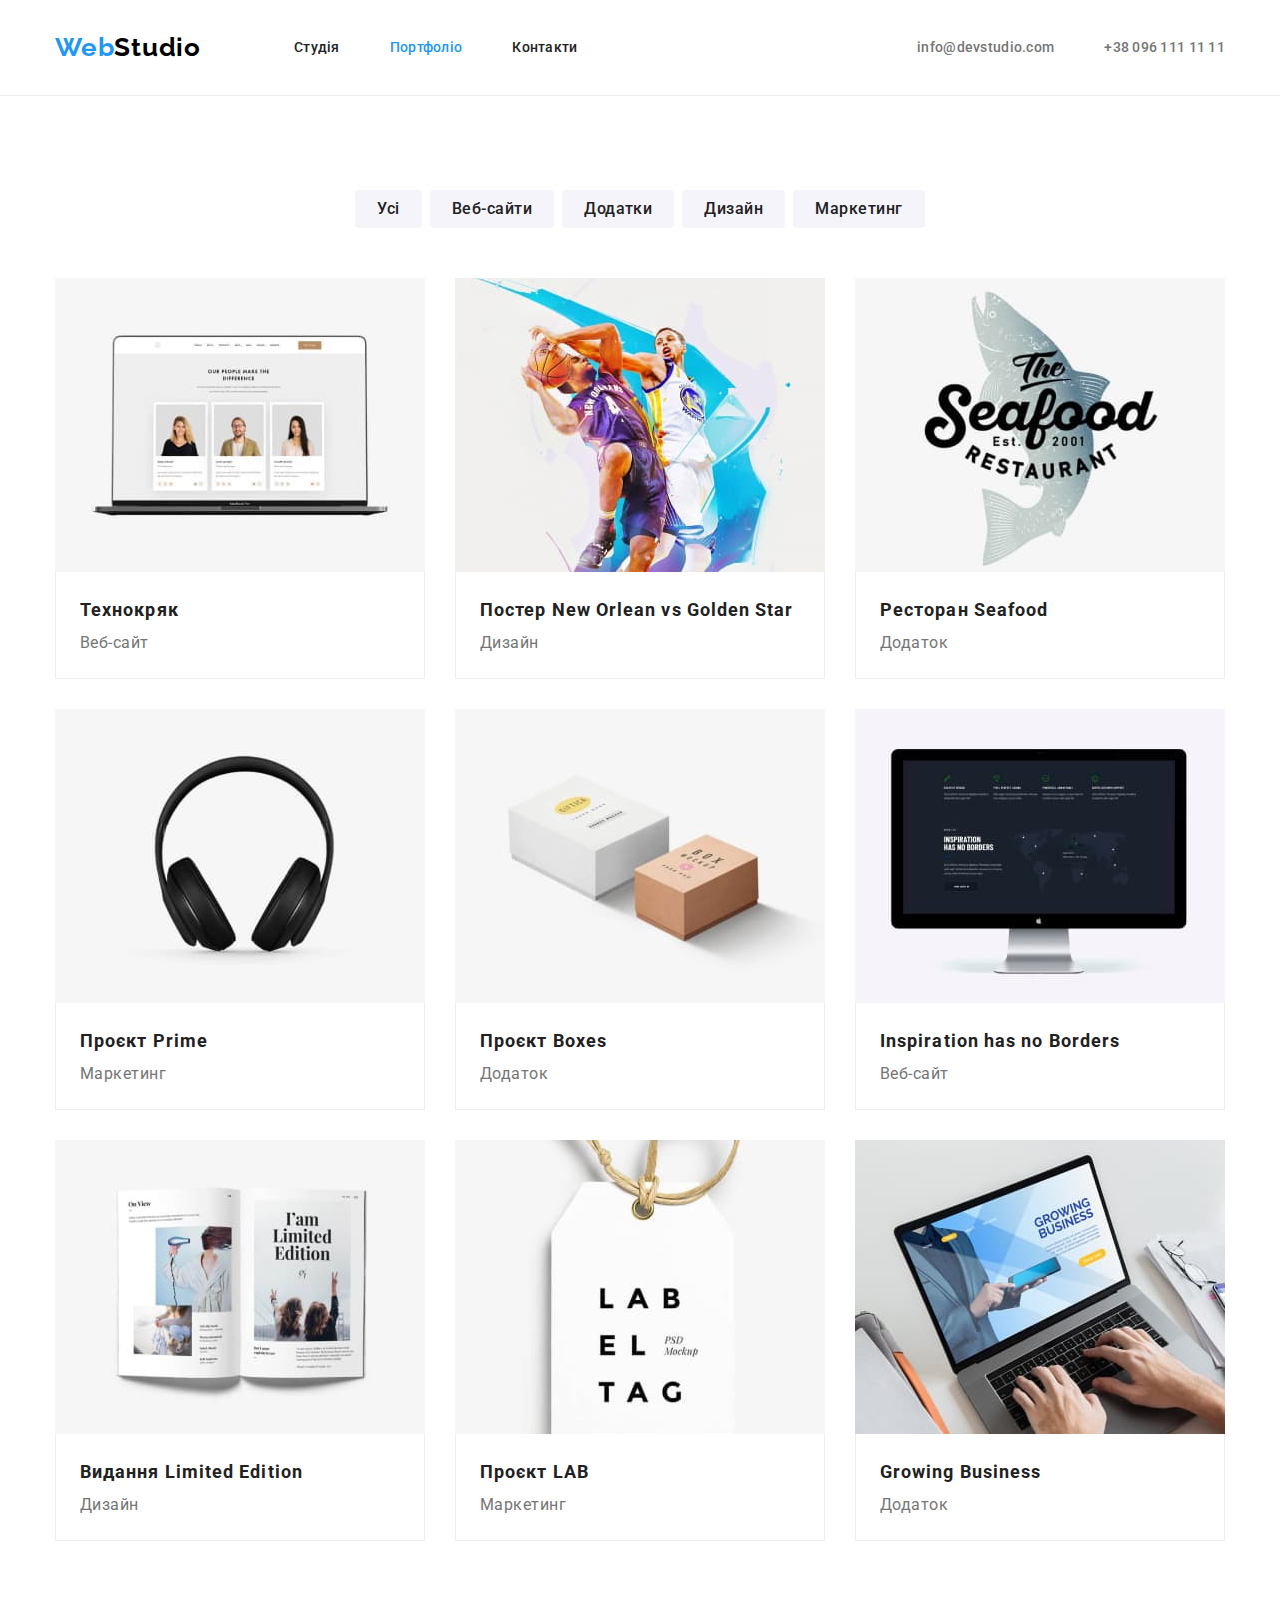
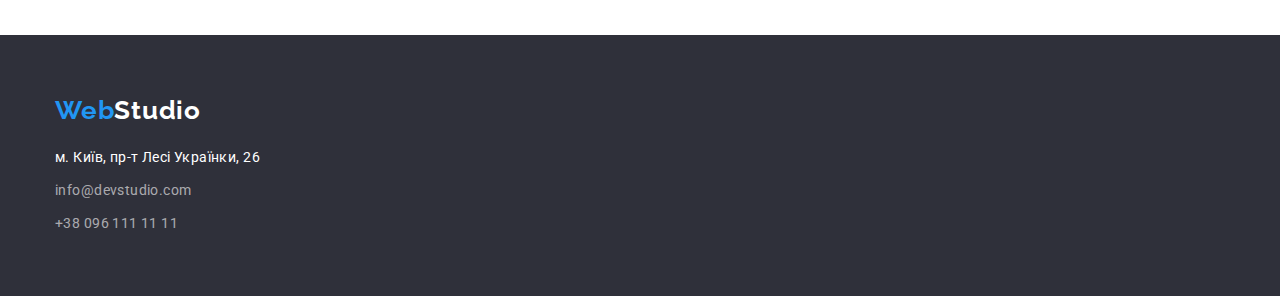
==== commit 4bbfe9fb: "Исправления в header&footer" ====
--- a/portfolio.html
+++ b/portfolio.html
@@ -20,21 +20,17 @@
                     <a href="./" class="logo link">
                         <p><span class="logo-span">Web</span>Studio</p>
                     </a>
-                    <ul class="list">
-                        <div class="container-nav">
-                            <li><a href="./" class="link">Студія</a></li>
-                            <li><a href="./portfolio.html" class="link current">Портфоліо</a></li>
-                            <li><a href="" class="link">Контакти</a></li>
-                        </div>
+                    <ul class="list container-nav">
+                        <li><a href="./" class="link">Студія</a></li>
+                        <li><a href="./portfolio.html" class="link current">Портфоліо</a></li>
+                        <li><a href="" class="link">Контакти</a></li>                     
                     </ul>
 
                 </nav>
 
-                <ul class="list">
-                    <div class="adress-container">
+                <ul class="list adress-container">                    
                         <li><a href="mailto:info@devstudio.com" class="contact link">info@devstudio.com</a></li>
                         <li><a href="tel:+380961111111" class="contact link">+38 096 111 11 11</a></li>
-                    </div>
                 </ul>
             </div>
         </div>
@@ -43,28 +39,24 @@
        <!-- Наші роботи з фільтром-->
         <section class="section">
             <div class="container ">
-                <ul class="list">
-                    <div class="filter-container">
-                    
-                        <li>
-                            <button type="button" class="button">Усі</button>
-                        </li>
-                        <li>
-                            <button type="button" class="button">Веб-сайти</button>
-                        </li>
-                        <li>
-                            <button type="button" class="button">Додатки</button>
-                        </li>
-                        <li>
-                            <button type="button" class="button">Дизайн</button>
-                        </li>
-                        <li>
-                            <button type="button" class="button">Маркетинг</button>
-                        </li>
-                    </div>
+                <ul class="list filter-container">
+                    <li>
+                        <button type="button" class="button">Усі</button>
+                    </li>
+                    <li>
+                        <button type="button" class="button">Веб-сайти</button>
+                    </li>
+                    <li>
+                        <button type="button" class="button">Додатки</button>
+                    </li>
+                    <li>
+                        <button type="button" class="button">Дизайн</button>
+                    </li>
+                    <li>
+                        <button type="button" class="button">Маркетинг</button>
+                    </li>                        
                 </ul>       
-                <ul class="list">
-                    <div class="portfolio-container">
+                <ul class="list portfolio-container">
                         <li>
                             <img src="./images/websitetechno.jpg" alt="веб-сторніка з фото" width="370" class="image">
                             <div class="portfolio-title">
@@ -127,10 +119,7 @@
                                 <h3 class="list-title-portfolio">Growing Business</h3>
                                 <p class="text-portfolio">Додаток</p>
                             </div>
-                        </li>
-
-                    </div>
-                   
+                        </li>                   
                 </ul>
             </div>
             
@@ -155,9 +144,7 @@
                     </li>
                 </ul>
             </address>
-        </div>
-    
-    </footer>
-    
+        </div>    
+    </footer>    
 </body>
 </html>--- a/css/styles.css
+++ b/css/styles.css
@@ -52,11 +52,13 @@
 .header{
     /* padding: 94px 0; */
     background-color: var(--bg-color-white);
+    border-bottom: 1px solid #ECECEC;
 }
 .header-container {
     display: flex;
     align-items: center;
     justify-content: space-between;
+    padding: 32px 0;
    
 }
     /* Logo  header */
@@ -83,7 +85,6 @@
     display: flex;
     justify-content: space-between;
     gap: 50px;
-    padding: 32px 0;
 }  
 
 .site-nav {
@@ -240,7 +241,7 @@
     background-color: var(--bd-color-brand);
 }
 .footer {
-    padding: 60px;
+    padding: 60px 0;
 }
 .logo-footer {
     display: inline-block;
@@ -255,7 +256,7 @@
 .logo-footer-span {
     color: var(--color-text-focus);
 }
-.footer-list {
+.footer-list:nth-child(-n+2) {
 margin-bottom: 9px;
 }
 .address {
@@ -289,7 +290,7 @@
 /* Portfolio section */
 .filter-container {
     display: flex;
-    gap: 30px;
+    gap: 8px;
     justify-content: center;
     margin-bottom: 50px;
 }
@@ -307,6 +308,7 @@
     text-align: center;   
     letter-spacing: 0.03em;
     border-radius: 4px;
+    border: 0;
     padding: 6px 22px;
 }
 .button:hover,
